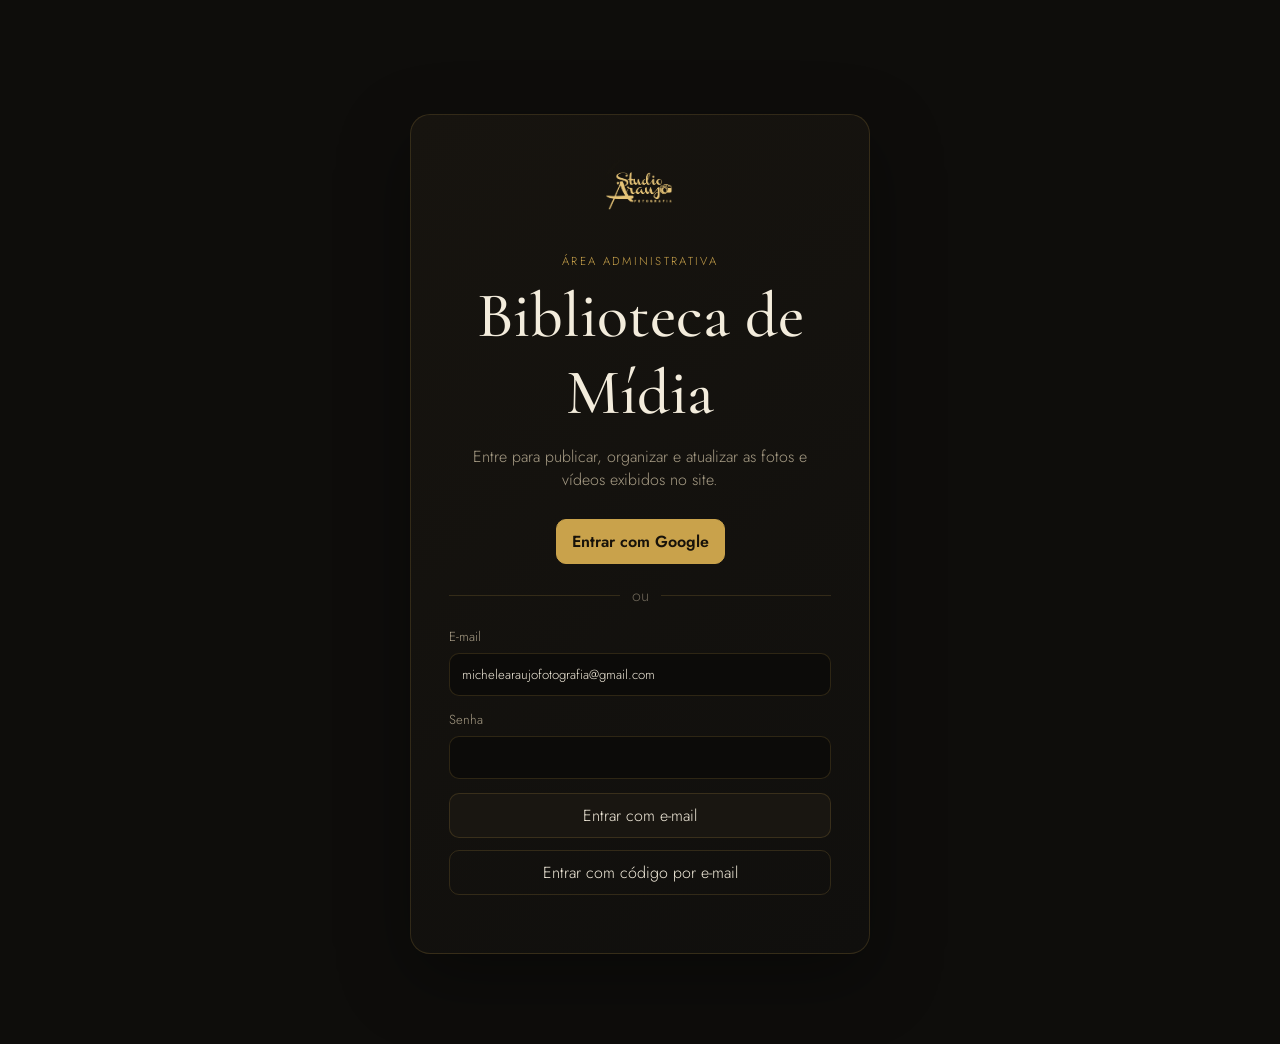
==== admin.html @ a54c5c96 "Consolidate site architecture and safeguards" ====
<!DOCTYPE html>
<html lang="pt-BR">
<head>
  <meta charset="UTF-8">
  <meta name="viewport" content="width=device-width, initial-scale=1.0">
  <meta name="robots" content="noindex,nofollow">
  <title>Biblioteca de Mídia | Studio Araújo</title>
  <link rel="preconnect" href="https://fonts.googleapis.com">
  <link rel="preconnect" href="https://fonts.gstatic.com" crossorigin>
  <link href="https://fonts.googleapis.com/css2?family=Cormorant+Garamond:wght@500;600&family=Jost:wght@300;400;500;600&display=swap" rel="stylesheet">
  <link rel="icon" type="image/svg+xml" href="favicon.svg">
  <link rel="stylesheet" href="admin.css">
</head>
<body>
  <main class="admin-shell">
    <section id="authView" class="auth-card">
      <img src="assets/logo-gold.png" alt="Studio Araújo Fotografia" class="auth-logo">
      <p class="eyebrow">Área administrativa</p>
      <h1>Biblioteca de Mídia</h1>
      <p class="auth-copy">Entre para publicar, organizar e atualizar as fotos e vídeos exibidos no site.</p>

      <button type="button" id="googleBtn" class="btn btn-primary">Entrar com Google</button>

      <div class="divider"><span>ou</span></div>
      <form id="loginForm" class="login-form">
        <label>E-mail
          <input id="loginEmail" type="email" autocomplete="email" value="michelearaujofotografia@gmail.com" required>
        </label>
        <label>Senha
          <input id="loginPassword" type="password" autocomplete="current-password" required>
        </label>
        <button class="btn" type="submit">Entrar com e-mail</button>
      </form>

      <div class="otp-login">
        <button type="button" id="otpStartBtn" class="btn btn-ghost otp-start">Entrar com código por e-mail</button>
        <form id="otpForm" class="otp-form" hidden>
          <p class="otp-copy">Enviaremos um código de acesso para o e-mail informado acima.</p>
          <label>Código de acesso
            <input id="otpCode" type="text" inputmode="numeric" autocomplete="one-time-code" maxlength="8" placeholder="Digite o código" required>
          </label>
          <button type="submit" id="otpConfirmBtn" class="btn">Confirmar código</button>
        </form>
      </div>
      <p id="authMsg" class="msg" role="status" aria-live="polite"></p>
    </section>

    <section id="panelView" class="panel" hidden>
      <section id="panelHome" class="media-summary media-summary-compact" aria-label="Resumo da biblioteca">
        <article><small>Total</small><span id="statTotal">—</span></article>
        <article><small>Publicadas</small><span id="statVisible">—</span></article>
        <article><small>Ocultas</small><span id="statHidden">—</span></article>
        <article><small>Capas</small><span id="statCovers">—</span></article>
      </section>
      <header class="panel-header">
        <div>
          <p class="eyebrow">Studio Araújo</p>
          <h1>Painel de mídia</h1>
          <p id="welcome" class="muted"></p>
        </div>
        <div class="header-actions">
          <a class="btn btn-ghost" href="/" target="_blank" rel="noopener">Ver site</a>
          <button type="button" id="logoutBtn" class="btn btn-ghost">Sair</button>
        </div>
      </header>


      <section class="admin-hub" aria-label="Áreas de gerenciamento">
        <button type="button" class="hub-card" data-overview-area="portfolio">
          <span class="hub-icon" aria-hidden="true">01</span>
          <strong>Portfólio</strong>
          <small>Fotos e vídeos que compõem o portfólio principal.</small>
          <span class="hub-link">Ver visão geral →</span>
        </button>
        <button type="button" class="hub-card" data-overview-area="recent">
          <span class="hub-icon" aria-hidden="true">02</span>
          <strong>Trabalhos recentes</strong>
          <small>Cadastre e organize os trabalhos exibidos na Home.</small>
          <span class="hub-link">Ver visão geral →</span>
        </button>
        <button type="button" class="hub-card" data-overview-area="servico">
          <span class="hub-icon" aria-hidden="true">03</span>
          <strong>Galerias de serviços</strong>
          <small>Mídias e capas abertas pelos cards de serviços.</small>
          <span class="hub-link">Ver visão geral →</span>
        </button>
        <button type="button" class="hub-card" data-overview-area="all">
          <span class="hub-icon" aria-hidden="true">04</span>
          <strong>Biblioteca</strong>
          <small>Encontre arquivos por área e por pasta.</small>
          <span class="hub-link">Ver visão geral →</span>
        </button>
        <button type="button" class="hub-card" id="openTestimonialsBtn">
          <span class="hub-icon" aria-hidden="true">05</span>
          <strong>Depoimentos</strong>
          <small>Revise, publique ou oculte depoimentos enviados pelo site.</small>
          <span class="hub-link">Gerenciar depoimentos →</span>
        </button>
      </section>

      <section id="testimonialsAdmin" class="testimonials-admin admin-section" hidden>
        <div class="section-heading">
          <div>
            <p class="eyebrow">Moderação</p>
            <h2>Depoimentos</h2>
            <p class="section-copy">Novos depoimentos ficam pendentes até serem aprovados.</p>
          </div>
          <div class="library-head-actions">
            <button type="button" id="refreshTestimonialsBtn" class="btn btn-ghost">Atualizar</button>
            <button type="button" id="closeTestimonialsBtn" class="btn btn-ghost">Fechar</button>
          </div>
        </div>
        <p id="testimonialAdminMsg" class="msg" role="status" aria-live="polite"></p>
        <div id="testimonialAdminGrid" class="testimonial-admin-grid"></div>
      </section>

      <section id="mediaOverview" class="media-overview" aria-live="polite">
        <div class="media-overview-head">
          <div>
            <p class="eyebrow">Visão geral</p>
            <h2 id="mediaOverviewTitle">Portfólio</h2>
            <p id="mediaOverviewCopy" class="section-copy">Uma visão rápida das mídias publicadas nesta área.</p>
          </div>
          <span id="mediaOverviewCount" class="overview-count">—</span>
        </div>
        <div id="mediaOverviewGrid" class="overview-grid"></div>
      </section>

      <section id="uploadSection" class="upload-card admin-section">
        <div class="section-heading upload-head">
          <div>
            <p class="eyebrow">Atualizar o site</p>
            <h2>Enviar fotos ou vídeos</h2>
            <p id="uploadContextHelp" class="section-copy">Escolha uma área abaixo. O painel mostra apenas as pastas compatíveis com esse destino.</p>
          </div>
          <div class="upload-head-actions">
            <span class="upload-note">Fotos até 25 MB · Vídeos até 100 MB</span>
            <button type="button" id="openLibraryBtn" class="btn btn-ghost btn-small">Abrir biblioteca</button>
          </div>
        </div>

        <div class="upload-area-tabs" role="tablist" aria-label="Destino da nova mídia">
          <button type="button" class="upload-area-tab active" data-upload-area="portfolio" role="tab" aria-selected="true">Portfólio</button>
          <button type="button" class="upload-area-tab" data-upload-area="recent" role="tab" aria-selected="false">Trabalhos recentes</button>
          <button type="button" class="upload-area-tab" data-upload-area="servico" role="tab" aria-selected="false">Galeria de serviços</button>
        </div>
        <div id="recentUploadNotice" class="recent-upload-notice recent-work-mount" hidden>
          <div id="recentAdminMount"></div>
        </div>

        <div id="standardUploadFields">
        <div class="upload-grid">
          <label>Pasta / categoria
            <select id="uploadCategory"></select>
          </label>
          <label>Descrição <span class="muted">(opcional)</span>
            <input id="uploadAlt" type="text" maxlength="180" placeholder="Ex.: Noivos durante a cerimônia">
          </label>
        </div>

        <label class="dropzone" id="dropzone">
          <input id="fileInput" type="file" accept="image/jpeg,image/png,image/webp,image/avif,video/mp4,video/webm" multiple hidden>
          <span class="drop-icon" aria-hidden="true">＋</span>
          <strong>Selecionar fotos ou vídeos</strong>
          <span>ou arraste os arquivos para esta área</span>
          <small>JPG, PNG, WebP, AVIF, MP4 ou WebM</small>
        </label>

        <div id="uploadQueue" class="upload-queue" aria-live="polite"></div>
        <div class="upload-footer">
          <p id="uploadSummary" class="muted upload-summary">Nenhum arquivo selecionado.</p>
          <button type="button" id="uploadBtn" class="btn btn-primary" disabled>Enviar selecionadas</button>
        </div>
        </div>
      </section>

      <section id="librarySection" class="library admin-section" hidden>
        <div class="section-heading library-head">
          <div>
            <p class="eyebrow">Biblioteca</p>
            <h2>Mídias do site</h2>
            <p class="section-copy">Encontre uma mídia, altere sua categoria, ordem, visibilidade ou capa e salve somente o que mudou.</p>
          </div>
          <div class="library-head-actions">
            <button type="button" id="refreshBtn" class="btn btn-ghost">Atualizar biblioteca</button>
            <button type="button" id="closeLibraryBtn" class="btn btn-ghost">Fechar biblioteca</button>
          </div>
        </div>

        <div class="library-folders" id="libraryFolders">
          <button type="button" class="folder-card active" data-folder-area="all">
            <span class="folder-mark">⌂</span><span><strong>Todas as mídias</strong><small id="folderCountAll">—</small></span>
          </button>
          <button type="button" class="folder-card" data-folder-area="portfolio">
            <span class="folder-mark">P</span><span><strong>Portfólio</strong><small id="folderCountPortfolio">—</small></span>
          </button>
          <button type="button" class="folder-card" data-folder-area="recent">
            <span class="folder-mark">R</span><span><strong>Trabalhos recentes</strong><small id="folderCountRecent">—</small></span>
          </button>
          <button type="button" class="folder-card" data-folder-area="servico">
            <span class="folder-mark">S</span><span><strong>Galerias de serviços</strong><small id="folderCountServico">—</small></span>
          </button>
        </div>
        <div id="categoryFolders" class="category-folders" aria-live="polite"></div>

        <div class="library-toolbar">
          <label class="search-field">
            <span>Buscar</span>
            <input id="filterSearch" type="search" placeholder="Descrição ou categoria…" autocomplete="off">
          </label>
          <label>
            <span>Categoria</span>
            <select id="filterCategory"><option value="">Todas</option></select>
          </label>
          <label>
            <span>Tipo</span>
            <select id="filterType">
              <option value="">Fotos e vídeos</option>
              <option value="image">Somente fotos</option>
              <option value="video">Somente vídeos</option>
            </select>
          </label>
          <label>
            <span>Status</span>
            <select id="filterVisibility">
              <option value="">Todos</option>
              <option value="visible">Publicadas</option>
              <option value="hidden">Ocultas</option>
              <option value="cover">Capas</option>
            </select>
          </label>
          <label>
            <span>Ordenar</span>
            <select id="filterSort">
              <option value="site">Ordem do site</option>
              <option value="newest">Mais recentes</option>
              <option value="oldest">Mais antigas</option>
              <option value="category">Categoria</option>
            </select>
          </label>
        </div>

        <div class="library-status-row">
          <p id="libraryCount" class="muted"></p>
          <p id="libraryMsg" class="msg" role="status" aria-live="polite"></p>
        </div>
        <div id="imageGrid" class="image-grid"></div>
      </section>
    </section>
  </main>
  <script type="module" src="admin.js?v=20260911-editor-v2"></script>
</body>
</html>
---- admin.css ----
:root{
  --bg:#0e0d0b;
  --panel:#17140f;
  --card:#12100d;
  --card-2:#0c0b09;
  --gold:#c9a24b;
  --gold2:#e6c878;
  --cream:#f3ecdc;
  --muted:#a89d86;
  --line:rgba(201,162,75,.18);
  --line-strong:rgba(201,162,75,.36);
  --danger:#e48a80;
  --success:#9bc79d;
  --radius:16px;
}

*{box-sizing:border-box}
html{scroll-behavior:smooth}
body{margin:0;background:var(--bg);color:var(--cream);font-family:Jost,sans-serif;font-weight:300;min-height:100vh}
button,input,select{font:inherit}
button{color:inherit}
.admin-shell{max-width:1280px;margin:0 auto;padding:42px 28px 90px}
.eyebrow{margin:0 0 8px;color:var(--gold);font-size:.72rem;letter-spacing:.2em;text-transform:uppercase}
.muted{color:var(--muted)}
h1,h2{font-family:'Cormorant Garamond',serif;font-weight:500;margin:0}
h1{font-size:clamp(2.25rem,5vw,4rem)}
h2{font-size:clamp(1.65rem,3vw,2.35rem)}

.auth-card{width:min(460px,100%);margin:8vh auto 0;padding:38px;border:1px solid var(--line);border-radius:20px;background:linear-gradient(145deg,#17140f,#100f0d);text-align:center;box-shadow:0 24px 70px rgba(0,0,0,.34)}
.auth-logo{width:76px;height:76px;object-fit:contain;margin:0 auto 18px}
.auth-copy{color:var(--muted);margin:14px auto 28px;max-width:360px}
.login-form{display:grid;gap:14px;text-align:left}
.login-form label,.upload-grid label{display:grid;gap:7px;color:var(--muted);font-size:.82rem}
.login-form input,.upload-grid input,.upload-grid select,.library-toolbar input,.library-toolbar select,.photo-body select,.photo-body input[type=number],.photo-body input[type=text]{width:100%;background:var(--card-2);border:1px solid var(--line);border-radius:10px;color:var(--cream);padding:11px 12px;outline:none;transition:border-color .2s ease,box-shadow .2s ease}
.login-form input:focus,.upload-grid input:focus,.upload-grid select:focus,.library-toolbar input:focus,.library-toolbar select:focus,.photo-body select:focus,.photo-body input:focus{border-color:var(--gold);box-shadow:0 0 0 3px rgba(201,162,75,.08)}

.btn{border:1px solid var(--line);border-radius:10px;background:#191611;color:var(--cream);padding:10px 15px;cursor:pointer;transition:border-color .2s ease,background .2s ease,transform .2s ease,opacity .2s ease}
.btn:hover{border-color:var(--gold);transform:translateY(-1px)}
.btn:disabled{opacity:.42;cursor:not-allowed;transform:none}
.btn-primary{background:var(--gold);border-color:var(--gold);color:#17120a;font-weight:600}
.btn-primary:hover{background:var(--gold2)}
.btn-ghost{background:transparent}
.btn-danger{color:#f0aca4;border-color:rgba(228,138,128,.35);background:rgba(228,138,128,.035)}
.divider{display:flex;align-items:center;gap:12px;color:#6f6759;margin:20px 0}
.divider:before,.divider:after{content:'';height:1px;background:var(--line);flex:1}
.msg{min-height:20px;margin:0;color:var(--muted);font-size:.84rem}
.msg.error{color:var(--danger)}
.msg.success{color:var(--success)}
.msg.warn{color:#d8b77b}

.otp-login{margin-top:12px;display:grid;gap:12px}
.otp-start{width:100%}
.otp-form{display:grid;gap:12px;padding:14px;border:1px solid rgba(201,162,75,.14);border-radius:12px;background:rgba(201,162,75,.025);text-align:left}
.otp-form[hidden]{display:none}
.otp-form label{display:grid;gap:7px;color:var(--muted);font-size:.82rem}
.otp-form input{width:100%;background:var(--card-2);border:1px solid var(--line);border-radius:10px;color:var(--cream);padding:11px 12px;outline:none}
.otp-form input:focus{border-color:var(--gold);box-shadow:0 0 0 3px rgba(201,162,75,.08)}
.otp-copy{margin:0;color:var(--muted);font-size:.8rem;line-height:1.5}

.panel-header{display:flex;justify-content:space-between;align-items:flex-end;gap:24px;padding-bottom:26px;border-bottom:1px solid var(--line)}
.header-actions{display:flex;gap:10px;flex-wrap:wrap}
.admin-nav{position:sticky;top:0;z-index:20;display:flex;gap:8px;flex-wrap:wrap;margin:18px 0 0;padding:10px;border:1px solid rgba(201,162,75,.12);border-radius:14px;background:rgba(14,13,11,.9);backdrop-filter:blur(12px)}
.admin-nav a{padding:8px 12px;border-radius:9px;color:var(--muted);font-size:.78rem;letter-spacing:.03em;transition:.2s}
.admin-nav a:hover{background:rgba(201,162,75,.08);color:var(--gold2)}

.media-summary{display:grid;grid-template-columns:repeat(4,1fr);gap:12px;margin-top:18px}
.media-summary article{padding:18px 20px;border:1px solid var(--line);border-radius:14px;background:linear-gradient(145deg,rgba(201,162,75,.045),rgba(255,255,255,.012));display:flex;align-items:baseline;gap:10px}
.media-summary span{font-family:'Cormorant Garamond',serif;font-size:2rem;color:var(--gold2);line-height:1}
.media-summary small{color:var(--muted);font-size:.76rem;letter-spacing:.04em}

.admin-section{scroll-margin-top:76px;margin-top:28px;border:1px solid var(--line);border-radius:var(--radius);background:var(--panel);padding:28px}
.section-heading{display:flex;justify-content:space-between;align-items:flex-end;gap:22px}
.section-copy{margin:7px 0 0;color:var(--muted);font-size:.86rem;max-width:690px}
.upload-note{color:var(--muted);font-size:.78rem;white-space:nowrap}
.upload-grid{display:grid;grid-template-columns:1fr 1fr;gap:14px;margin:24px 0 16px}

.dropzone{display:grid;place-items:center;min-height:170px;border:1px dashed rgba(201,162,75,.42);border-radius:14px;background:#11100d;cursor:pointer;text-align:center;padding:24px;transition:border-color .2s ease,background .2s ease,transform .2s ease}
.dropzone:hover,.dropzone.drag{border-color:var(--gold2);background:#18150f;transform:translateY(-1px)}
.dropzone .drop-icon{display:grid;place-items:center;width:40px;height:40px;margin-bottom:9px;border:1px solid rgba(201,162,75,.28);border-radius:50%;color:var(--gold2);font-size:1.4rem}
.dropzone strong{font-size:1rem}
.dropzone>span:not(.drop-icon){color:var(--muted);font-size:.84rem;margin-top:4px}
.dropzone small{color:#756d5d;font-size:.72rem;margin-top:10px}
.upload-queue{display:grid;gap:8px;margin:14px 0}
.queue-item{display:grid;grid-template-columns:minmax(0,1fr) auto auto;align-items:center;gap:12px;padding:10px 12px;background:#11100d;border:1px solid rgba(255,255,255,.05);border-radius:10px;font-size:.82rem}
.queue-item.invalid{border-color:rgba(228,138,128,.25);color:#e5a49c}
.queue-name{min-width:0;overflow:hidden;text-overflow:ellipsis;white-space:nowrap}
.queue-size{color:var(--muted);white-space:nowrap}
.queue-remove{border:0;background:none;color:var(--muted);cursor:pointer;padding:3px 5px;font-size:1rem}
.queue-remove:hover{color:var(--danger)}
.upload-footer{display:flex;justify-content:space-between;align-items:center;gap:18px;margin-top:14px}
.upload-summary{margin:0;font-size:.82rem}

.library-head{margin-bottom:20px}
.library-toolbar{display:grid;grid-template-columns:minmax(220px,1.45fr) repeat(4,minmax(130px,.72fr));gap:10px;padding:14px;border:1px solid rgba(201,162,75,.12);border-radius:14px;background:#11100d}
.library-toolbar label{display:grid;gap:6px}
.library-toolbar label>span{font-size:.69rem;text-transform:uppercase;letter-spacing:.11em;color:#817765}
.library-status-row{display:flex;justify-content:space-between;align-items:center;gap:14px;min-height:38px;padding:10px 2px 4px}
.library-status-row p{margin:0;font-size:.82rem}

.image-grid{display:grid;grid-template-columns:repeat(3,minmax(0,1fr));gap:16px}
.photo-card{position:relative;border:1px solid var(--line);border-radius:14px;background:#11100d;min-width:0;overflow:hidden;transition:border-color .2s ease,box-shadow .2s ease,transform .2s ease}
.photo-card:hover{border-color:rgba(201,162,75,.3);box-shadow:0 12px 32px rgba(0,0,0,.18)}
.photo-card.dirty{border-color:rgba(230,200,120,.56);box-shadow:0 0 0 1px rgba(230,200,120,.08)}
.photo-card figure{position:relative;margin:0;aspect-ratio:4/3;background:#080807;overflow:hidden}
.photo-card img,.photo-card video{width:100%;height:100%;object-fit:cover;display:block}
.photo-card video{background:#000}
.preview-link{position:absolute;right:10px;bottom:10px;padding:6px 9px;border:1px solid rgba(243,236,220,.18);border-radius:8px;background:rgba(9,8,7,.78);color:var(--cream);font-size:.68rem;backdrop-filter:blur(5px)}
.photo-badges{position:absolute;left:10px;top:10px;display:flex;gap:6px;flex-wrap:wrap;pointer-events:none}
.photo-badge{padding:5px 7px;border-radius:999px;background:rgba(9,8,7,.82);border:1px solid rgba(243,236,220,.12);font-size:.62rem;letter-spacing:.04em;color:var(--cream);backdrop-filter:blur(5px)}
.photo-badge.cover{color:var(--gold2);border-color:rgba(201,162,75,.38)}
.photo-badge.hidden{color:#d9a098;border-color:rgba(228,138,128,.28)}
.photo-body{padding:14px;display:grid;gap:11px}
.photo-meta{display:flex;justify-content:space-between;gap:8px;font-size:.72rem;color:var(--muted)}
.photo-meta span:first-child{color:var(--gold2)}
.field-label{display:grid;gap:5px;color:#817765;font-size:.67rem;text-transform:uppercase;letter-spacing:.08em}
.photo-row{display:grid;grid-template-columns:minmax(0,1fr) 105px;gap:8px}
.toggles{display:flex;gap:18px;flex-wrap:wrap;padding:2px 0;font-size:.8rem;color:var(--muted)}
.toggles label{display:flex;align-items:center;gap:7px;cursor:pointer}
.toggles input{accent-color:var(--gold)}
.card-state{min-height:17px;font-size:.7rem;color:var(--gold2)}
.card-actions{display:flex;gap:8px}
.card-actions .btn{flex:1;padding:8px 10px}
.empty{grid-column:1/-1;text-align:center;color:var(--muted);padding:52px 20px;border:1px dashed var(--line);border-radius:14px}

/* Integra a seção injetada de trabalhos recentes ao restante do painel. */
.recent-admin{scroll-margin-top:76px!important;background:var(--panel)!important;border-color:var(--line)!important}

@media(max-width:980px){
  .library-toolbar{grid-template-columns:repeat(2,minmax(0,1fr))}
  .library-toolbar .search-field{grid-column:1/-1}
  .image-grid{grid-template-columns:repeat(2,minmax(0,1fr))}
}

@media(max-width:820px){
  .admin-shell{padding:24px 16px 64px}
  .auth-card{padding:28px 20px;margin-top:4vh}
  .panel-header,.section-heading{align-items:flex-start;flex-direction:column}
  .upload-grid{grid-template-columns:1fr}
  .upload-note{white-space:normal}
  .media-summary{grid-template-columns:repeat(2,1fr)}
  .admin-nav{top:0;overflow-x:auto;flex-wrap:nowrap}
  .admin-nav a{white-space:nowrap}
}

@media(max-width:560px){
  .image-grid{grid-template-columns:1fr}
  .library-toolbar{grid-template-columns:1fr}
  .library-toolbar .search-field{grid-column:auto}
  .header-actions{width:100%}
  .header-actions .btn{flex:1;text-align:center}
  .media-summary{grid-template-columns:1fr 1fr}
  .media-summary article{padding:15px;display:grid;gap:4px}
  .media-summary span{font-size:1.7rem}
  .admin-section{padding:20px 16px}
  .photo-row{grid-template-columns:1fr 90px}
  .upload-footer,.library-status-row{align-items:stretch;flex-direction:column}
  .upload-footer .btn{width:100%}
  .queue-item{grid-template-columns:minmax(0,1fr) auto}
  .queue-remove{grid-column:2;grid-row:1/3}
}


/* ---------- PAINEL V2: áreas, upload contextual e biblioteca por pastas ---------- */
.admin-hub{display:grid;grid-template-columns:repeat(4,minmax(0,1fr));gap:12px;margin-top:18px}
.hub-card{appearance:none;text-align:left;display:grid;grid-template-rows:auto auto 1fr auto;gap:8px;min-height:170px;padding:20px;border:1px solid var(--line);border-radius:14px;background:linear-gradient(145deg,rgba(201,162,75,.045),rgba(255,255,255,.012));color:var(--cream);cursor:pointer;transition:border-color .2s ease,transform .2s ease,background .2s ease}
.hub-card:hover{transform:translateY(-2px);border-color:var(--line-strong);background:rgba(201,162,75,.055)}
.hub-icon{display:grid;place-items:center;width:30px;height:30px;border:1px solid rgba(201,162,75,.24);border-radius:50%;font-size:.66rem;color:var(--gold2)}
.hub-card strong{font-family:'Cormorant Garamond',serif;font-size:1.28rem;font-weight:500}
.hub-card small{color:var(--muted);line-height:1.5}
.hub-link{margin-top:6px;color:var(--gold2);font-size:.76rem}
.upload-area-tabs{display:flex;gap:8px;flex-wrap:wrap;margin:24px 0 6px;padding:7px;border:1px solid rgba(201,162,75,.12);border-radius:13px;background:#11100d}
.upload-area-tab{flex:1;min-width:160px;border:0;border-radius:9px;background:transparent;color:var(--muted);padding:11px 14px;cursor:pointer;transition:.2s}
.upload-area-tab:hover{color:var(--cream);background:rgba(201,162,75,.045)}
.upload-area-tab.active{background:rgba(201,162,75,.13);color:var(--gold2);box-shadow:inset 0 0 0 1px rgba(201,162,75,.2)}
.recent-upload-notice{display:flex;justify-content:space-between;align-items:center;gap:22px;margin-top:16px;padding:20px;border:1px solid rgba(201,162,75,.18);border-radius:14px;background:#11100d}
.recent-upload-notice[hidden],#standardUploadFields[hidden]{display:none!important}
.recent-upload-notice div{display:grid;gap:5px}.recent-upload-notice span{color:var(--muted);font-size:.82rem}
.library-folders{display:grid;grid-template-columns:repeat(3,minmax(0,1fr));gap:10px;margin-bottom:12px}
.folder-card{display:flex;align-items:center;gap:12px;padding:14px;text-align:left;border:1px solid rgba(201,162,75,.12);border-radius:12px;background:#11100d;color:var(--cream);cursor:pointer;transition:.2s}
.folder-card:hover,.folder-card.active{border-color:rgba(201,162,75,.35);background:rgba(201,162,75,.055)}
.folder-mark{display:grid;place-items:center;width:38px;height:38px;flex:0 0 auto;border-radius:10px;background:rgba(201,162,75,.08);color:var(--gold2);font-family:'Cormorant Garamond',serif;font-size:1.1rem}
.folder-card>span:last-child{display:grid;gap:2px}.folder-card strong{font-size:.86rem;font-weight:500}.folder-card small{color:var(--muted);font-size:.7rem}
.category-folders{display:grid;grid-template-columns:repeat(5,minmax(0,1fr));gap:10px;margin:0 0 16px}
.category-folder{display:grid;grid-template-columns:52px minmax(0,1fr);align-items:center;gap:10px;padding:8px;text-align:left;border:1px solid rgba(201,162,75,.1);border-radius:11px;background:#0f0e0c;color:var(--cream);cursor:pointer;min-width:0;transition:.2s}
.category-folder:hover,.category-folder.active{border-color:rgba(201,162,75,.32);background:rgba(201,162,75,.045)}
.category-folder img,.category-folder-placeholder{width:52px;height:44px;border-radius:8px;object-fit:cover;background:#17140f;display:grid;place-items:center;color:var(--gold2);font-family:'Cormorant Garamond',serif;font-size:1.2rem}
.category-folder>span:last-child{display:grid;min-width:0;gap:2px}.category-folder strong{font-size:.75rem;font-weight:500;white-space:nowrap;overflow:hidden;text-overflow:ellipsis}.category-folder small{font-size:.66rem;color:var(--muted)}
@media(max-width:1040px){.admin-hub{grid-template-columns:repeat(2,1fr)}.category-folders{grid-template-columns:repeat(3,minmax(0,1fr))}}
@media(max-width:720px){.library-folders{grid-template-columns:1fr}.category-folders{grid-template-columns:repeat(2,minmax(0,1fr))}.recent-upload-notice{align-items:flex-start;flex-direction:column}.recent-upload-notice .btn{width:100%}}
@media(max-width:560px){.admin-hub{grid-template-columns:1fr}.category-folders{grid-template-columns:1fr}.hub-card{min-height:145px}.upload-area-tab{min-width:100%}}


/* Biblioteca sob demanda: acessível somente pelo card 04. */
.library[hidden]{display:none!important}
.library-head-actions{display:flex;gap:8px;flex-wrap:wrap;justify-content:flex-end}
@media(max-width:820px){.library-head-actions{width:100%;justify-content:flex-start}}


/* Painel focado: métricas complementares, cards de visão geral e edição centralizada. */
.admin-nav{display:none!important}
.media-summary-compact{margin:0 0 14px;display:flex;justify-content:flex-end;gap:8px;flex-wrap:wrap}
.media-summary-compact article{min-width:92px;padding:7px 10px;border-color:rgba(201,162,75,.10);border-radius:10px;background:rgba(255,255,255,.012);display:flex;align-items:center;justify-content:space-between;gap:9px}
.media-summary-compact span{font-family:Jost,sans-serif;font-size:.92rem;font-weight:500;color:var(--cream)}
.media-summary-compact small{font-size:.62rem;letter-spacing:.06em;color:#756d5d;text-transform:uppercase}
.hub-card-static{cursor:default;pointer-events:none}
.hub-card-static:hover{transform:none;border-color:var(--line);background:linear-gradient(145deg,rgba(201,162,75,.045),rgba(255,255,255,.012))}
.hub-status{color:#756d5d}
.upload-head-actions{display:flex;align-items:center;gap:10px;flex-wrap:wrap;justify-content:flex-end}
.btn-small{padding:8px 11px;font-size:.76rem}
.recent-work-mount{display:block;padding:0!important;border:0!important;background:transparent!important}
.recent-work-mount[hidden]{display:none!important}
#recentAdmin.recent-admin{scroll-margin-top:24px!important;background:transparent!important;border:0!important}
@media(max-width:820px){.media-summary-compact{justify-content:flex-start}.upload-head-actions{justify-content:flex-start}.media-summary-compact article{min-width:calc(50% - 4px)}}


/* Visão geral independente dos cards 01–04. */
.hub-card.active{border-color:rgba(230,200,120,.48);background:rgba(201,162,75,.075)}
.media-overview{margin-top:16px;padding:18px 20px;border:1px solid rgba(201,162,75,.12);border-radius:14px;background:rgba(255,255,255,.012)}
.media-overview-head{display:flex;align-items:flex-end;justify-content:space-between;gap:20px;margin-bottom:14px}
.media-overview-head h2{font-size:1.35rem}
.overview-count{color:var(--muted);font-size:.76rem;white-space:nowrap}
.overview-grid{display:grid;grid-template-columns:repeat(6,minmax(0,1fr));gap:9px}
.overview-media{min-width:0}
.overview-media figure{position:relative;margin:0;aspect-ratio:4/3;border-radius:10px;overflow:hidden;background:#090806;border:1px solid rgba(201,162,75,.10)}
.overview-media img,.overview-media video{width:100%;height:100%;object-fit:cover;display:block}
.overview-media figure span{position:absolute;left:7px;bottom:7px;padding:3px 6px;border-radius:999px;background:rgba(8,7,6,.78);font-size:.58rem;color:#d9cfbc}
.overview-media small{display:block;margin-top:5px;color:#817765;font-size:.66rem;white-space:nowrap;overflow:hidden;text-overflow:ellipsis}
.overview-empty,.overview-more{display:grid;place-items:center;min-height:94px;border:1px dashed rgba(201,162,75,.12);border-radius:10px;color:#817765;font-size:.75rem;text-align:center;padding:12px}
.recent-limit-reached{opacity:.88}
@media(max-width:980px){.overview-grid{grid-template-columns:repeat(4,minmax(0,1fr))}}
@media(max-width:640px){.overview-grid{grid-template-columns:repeat(2,minmax(0,1fr))}.media-overview-head{align-items:flex-start;flex-direction:column}}


/* TESTIMONIAL MODERATION */
.testimonials-admin{margin-top:28px;padding:28px;border:1px solid rgba(201,162,75,.16);border-radius:18px;background:linear-gradient(180deg,rgba(255,255,255,.018),rgba(201,162,75,.018))}
.testimonial-admin-grid{display:grid;grid-template-columns:repeat(2,minmax(0,1fr));gap:14px;margin-top:20px}
.testimonial-admin-card{padding:18px;border:1px solid rgba(201,162,75,.14);border-radius:14px;background:rgba(255,255,255,.015)}
.testimonial-admin-card.is-pending{border-color:rgba(230,200,120,.34);background:rgba(201,162,75,.035)}
.testimonial-admin-head{display:grid;grid-template-columns:42px minmax(0,1fr) auto;gap:12px;align-items:center}
.testimonial-admin-avatar{width:42px;height:42px;display:grid;place-items:center;overflow:hidden;border-radius:50%;border:1px solid rgba(201,162,75,.25);color:var(--gold-light);font-family:'Cormorant Garamond',serif;font-size:1.1rem}
.testimonial-admin-avatar img{width:100%;height:100%;object-fit:cover}
.testimonial-admin-head strong{display:block;color:var(--cream);font-weight:500}.testimonial-admin-head small{display:block;color:var(--muted);font-size:.72rem}
.testimonial-admin-status{padding:5px 8px;border:1px solid rgba(201,162,75,.2);border-radius:999px;color:var(--gold-light);font-size:.62rem;letter-spacing:.08em;text-transform:uppercase}
.testimonial-admin-card>p{margin:16px 0;color:#bdb19c;font-size:.86rem;line-height:1.6}
.testimonial-admin-actions{display:flex;gap:8px;flex-wrap:wrap}.testimonial-admin-actions .btn{min-height:38px}
#openTestimonialsBtn.has-pending{border-color:rgba(230,200,120,.42)}
#openTestimonialsBtn.has-pending::after{content:attr(data-pending);position:absolute;top:12px;right:12px;min-width:22px;height:22px;padding:0 6px;display:grid;place-items:center;border-radius:999px;background:var(--gold);color:#111;font-size:.68rem;font-weight:600}
@media(max-width:760px){.testimonial-admin-grid{grid-template-columns:1fr}.testimonials-admin{padding:20px}.testimonial-admin-head{grid-template-columns:38px minmax(0,1fr);}.testimonial-admin-status{grid-column:2;width:max-content}.testimonial-admin-avatar{width:38px;height:38px}}
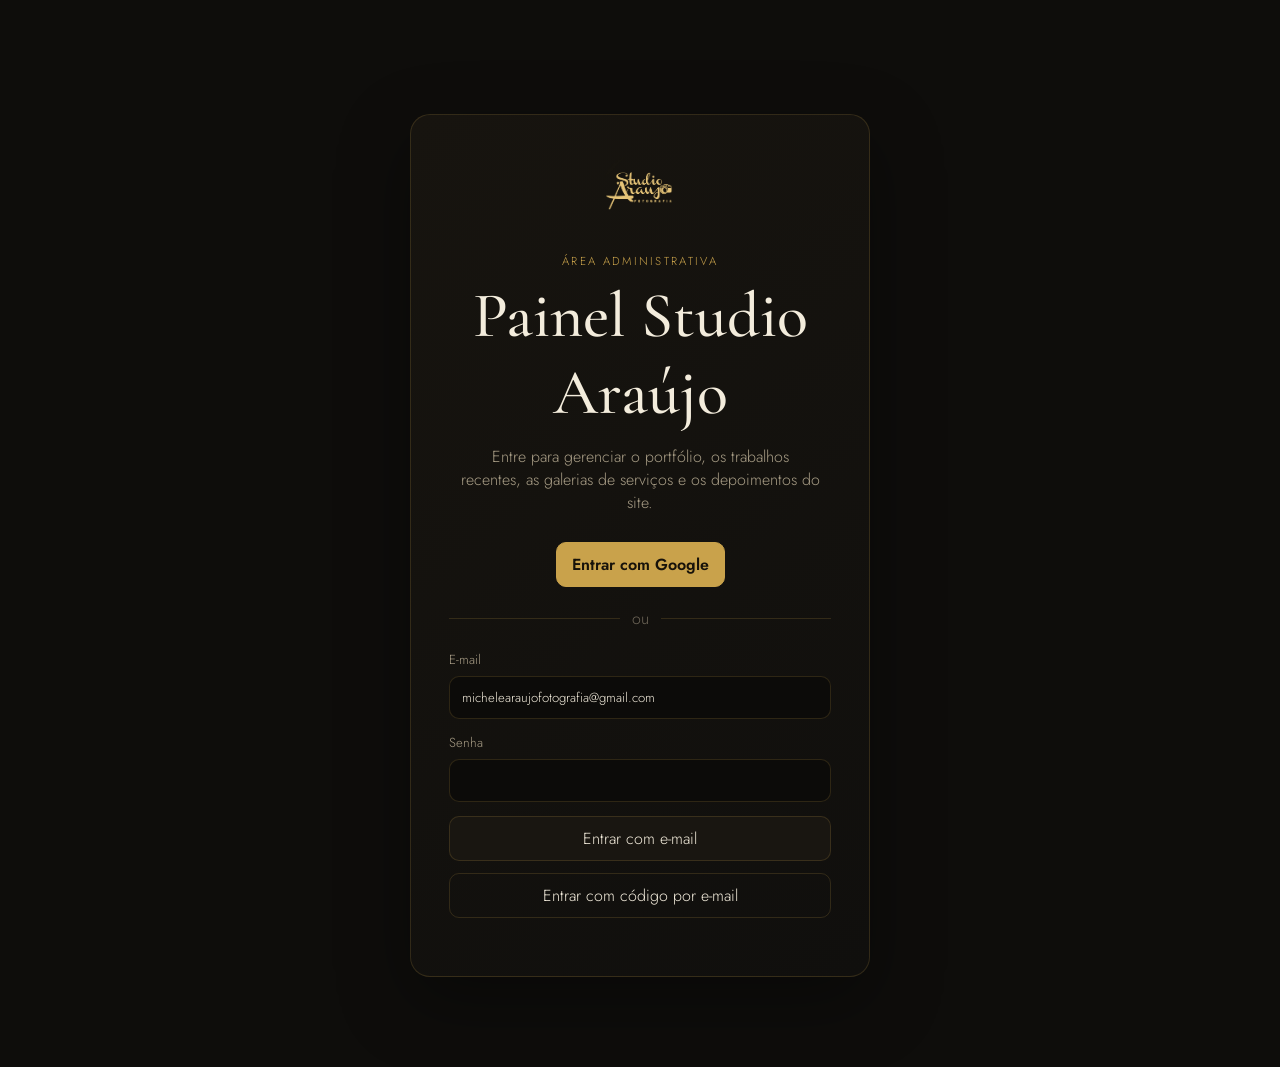
==== commit 9abf0de5: "Polish admin panel hierarchy and copy" ====
--- a/admin.html
+++ b/admin.html
@@ -4,20 +4,20 @@
   <meta charset="UTF-8">
   <meta name="viewport" content="width=device-width, initial-scale=1.0">
   <meta name="robots" content="noindex,nofollow">
-  <title>Biblioteca de Mídia | Studio Araújo</title>
+  <title>Painel Administrativo | Studio Araújo</title>
   <link rel="preconnect" href="https://fonts.googleapis.com">
   <link rel="preconnect" href="https://fonts.gstatic.com" crossorigin>
   <link href="https://fonts.googleapis.com/css2?family=Cormorant+Garamond:wght@500;600&family=Jost:wght@300;400;500;600&display=swap" rel="stylesheet">
   <link rel="icon" type="image/svg+xml" href="favicon.svg">
-  <link rel="stylesheet" href="admin.css">
+  <link rel="stylesheet" href="admin.css?v=20260914-panel-polish">
 </head>
 <body>
   <main class="admin-shell">
     <section id="authView" class="auth-card">
       <img src="assets/logo-gold.png" alt="Studio Araújo Fotografia" class="auth-logo">
       <p class="eyebrow">Área administrativa</p>
-      <h1>Biblioteca de Mídia</h1>
-      <p class="auth-copy">Entre para publicar, organizar e atualizar as fotos e vídeos exibidos no site.</p>
+      <h1>Painel Studio Araújo</h1>
+      <p class="auth-copy">Entre para gerenciar o portfólio, os trabalhos recentes, as galerias de serviços e os depoimentos do site.</p>
 
       <button type="button" id="googleBtn" class="btn btn-primary">Entrar com Google</button>
 
@@ -46,52 +46,47 @@
     </section>
 
     <section id="panelView" class="panel" hidden>
-      <section id="panelHome" class="media-summary media-summary-compact" aria-label="Resumo da biblioteca">
-        <article><small>Total</small><span id="statTotal">—</span></article>
+      <header class="panel-header">
+        <div>
+          <p class="eyebrow">Studio Araújo</p>
+          <h1>Painel administrativo</h1>
+          <p class="section-copy">Gerencie os principais conteúdos publicados no site em um só lugar.</p>
+          <p id="welcome" class="muted"></p>
+        </div>
+        <div class="header-actions">
+          <a class="btn btn-ghost" href="/" target="_blank" rel="noopener">Ver site</a>
+          <button type="button" id="logoutBtn" class="btn btn-ghost">Sair</button>
+        </div>
+      </header>
+
+      <section id="panelHome" class="media-summary media-summary-compact" aria-label="Resumo do conteúdo">
+        <article><small>Mídias</small><span id="statTotal">—</span></article>
         <article><small>Publicadas</small><span id="statVisible">—</span></article>
         <article><small>Ocultas</small><span id="statHidden">—</span></article>
         <article><small>Capas</small><span id="statCovers">—</span></article>
       </section>
-      <header class="panel-header">
-        <div>
-          <p class="eyebrow">Studio Araújo</p>
-          <h1>Painel de mídia</h1>
-          <p id="welcome" class="muted"></p>
-        </div>
-        <div class="header-actions">
-          <a class="btn btn-ghost" href="/" target="_blank" rel="noopener">Ver site</a>
-          <button type="button" id="logoutBtn" class="btn btn-ghost">Sair</button>
-        </div>
-      </header>
-
 
       <section class="admin-hub" aria-label="Áreas de gerenciamento">
-        <button type="button" class="hub-card" data-overview-area="portfolio">
+        <button type="button" class="hub-card" data-overview-area="portfolio" aria-controls="mediaOverview">
           <span class="hub-icon" aria-hidden="true">01</span>
           <strong>Portfólio</strong>
           <small>Fotos e vídeos que compõem o portfólio principal.</small>
           <span class="hub-link">Ver visão geral →</span>
         </button>
-        <button type="button" class="hub-card" data-overview-area="recent">
+        <button type="button" class="hub-card" data-overview-area="recent" aria-controls="mediaOverview">
           <span class="hub-icon" aria-hidden="true">02</span>
           <strong>Trabalhos recentes</strong>
           <small>Cadastre e organize os trabalhos exibidos na Home.</small>
           <span class="hub-link">Ver visão geral →</span>
         </button>
-        <button type="button" class="hub-card" data-overview-area="servico">
+        <button type="button" class="hub-card" data-overview-area="servico" aria-controls="mediaOverview">
           <span class="hub-icon" aria-hidden="true">03</span>
           <strong>Galerias de serviços</strong>
           <small>Mídias e capas abertas pelos cards de serviços.</small>
           <span class="hub-link">Ver visão geral →</span>
         </button>
-        <button type="button" class="hub-card" data-overview-area="all">
+        <button type="button" class="hub-card" id="openTestimonialsBtn" aria-controls="testimonialsAdmin">
           <span class="hub-icon" aria-hidden="true">04</span>
-          <strong>Biblioteca</strong>
-          <small>Encontre arquivos por área e por pasta.</small>
-          <span class="hub-link">Ver visão geral →</span>
-        </button>
-        <button type="button" class="hub-card" id="openTestimonialsBtn">
-          <span class="hub-icon" aria-hidden="true">05</span>
           <strong>Depoimentos</strong>
           <small>Revise, publique ou oculte depoimentos enviados pelo site.</small>
           <span class="hub-link">Gerenciar depoimentos →</span>
@@ -114,7 +109,7 @@
         <div id="testimonialAdminGrid" class="testimonial-admin-grid"></div>
       </section>
 
-      <section id="mediaOverview" class="media-overview" aria-live="polite">
+      <section id="mediaOverview" class="media-overview" aria-live="polite" hidden>
         <div class="media-overview-head">
           <div>
             <p class="eyebrow">Visão geral</p>
@@ -248,6 +243,18 @@
       </section>
     </section>
   </main>
+  <script>
+    document.querySelectorAll('[data-overview-area]').forEach(button => {
+      button.addEventListener('click', () => {
+        const overview = document.getElementById('mediaOverview');
+        if (overview) overview.hidden = false;
+      });
+    });
+    document.getElementById('openTestimonialsBtn')?.addEventListener('click', () => {
+      const overview = document.getElementById('mediaOverview');
+      if (overview) overview.hidden = true;
+    });
+  </script>
   <script type="module" src="admin.js?v=20260911-editor-v2"></script>
 </body>
 </html>
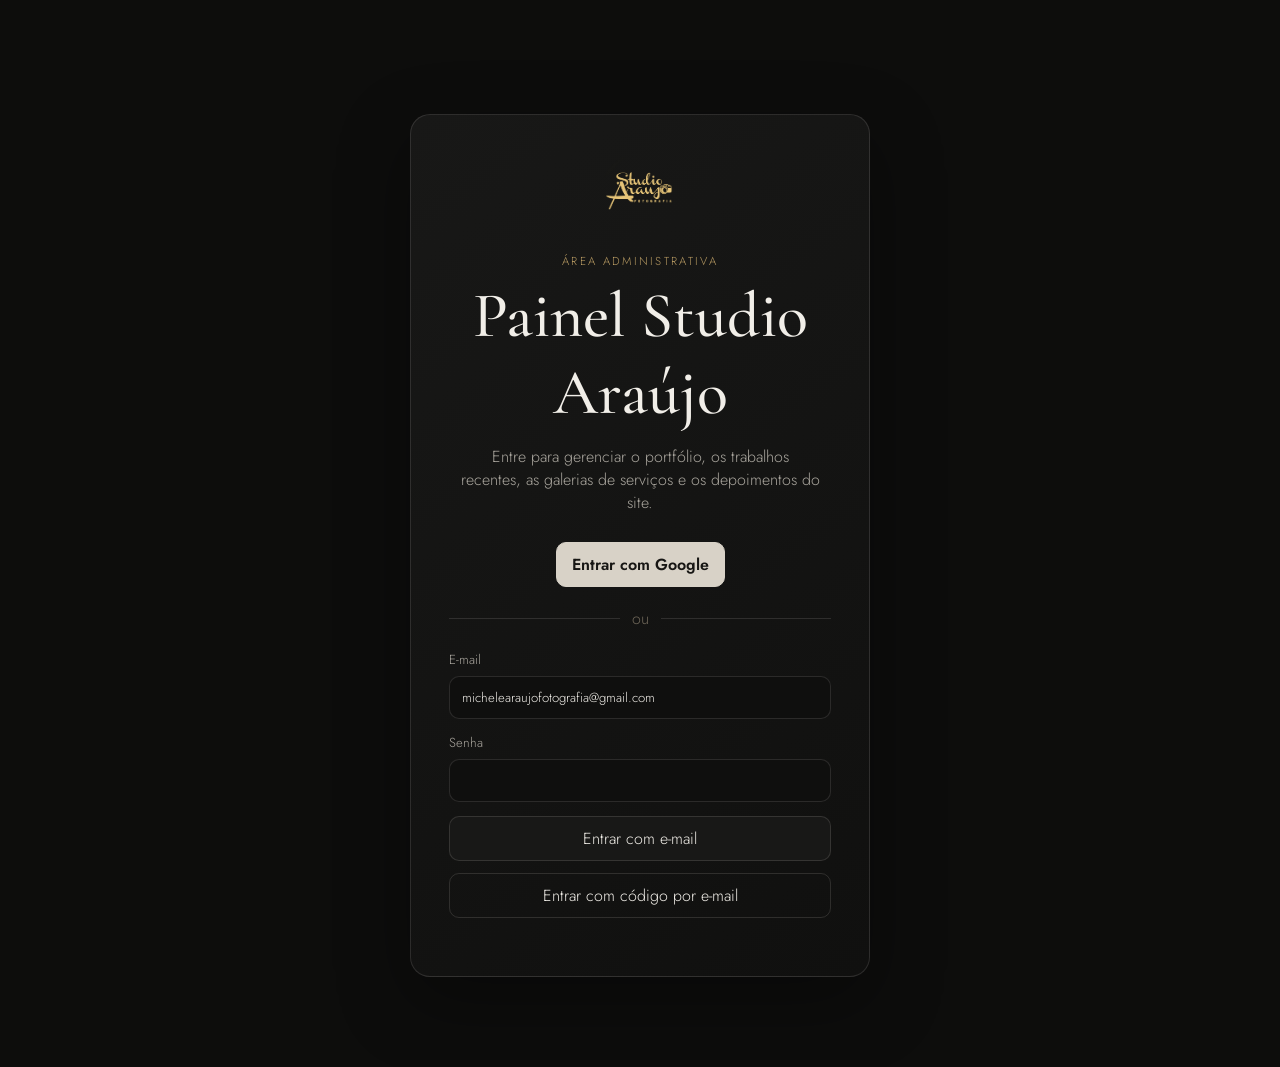
==== commit 59f4f376: "Apply neutral admin theme" ====
--- a/admin.html
+++ b/admin.html
@@ -10,6 +10,7 @@
   <link href="https://fonts.googleapis.com/css2?family=Cormorant+Garamond:wght@500;600&family=Jost:wght@300;400;500;600&display=swap" rel="stylesheet">
   <link rel="icon" type="image/svg+xml" href="favicon.svg">
   <link rel="stylesheet" href="admin.css?v=20260914-panel-polish">
+  <link rel="stylesheet" href="admin-theme.css?v=20260914-neutral">
 </head>
 <body>
   <main class="admin-shell">
--- a/admin-theme.css
+++ b/admin-theme.css
@@ -0,0 +1,132 @@
+:root{
+  --bg:#0d0d0c;
+  --panel:#171716;
+  --card:#131312;
+  --card-2:#0f0f0e;
+  --gold:#a69b87;
+  --gold2:#d8d2c7;
+  --cream:#f1eee8;
+  --muted:#aaa69e;
+  --line:rgba(241,238,232,.12);
+  --line-strong:rgba(241,238,232,.24);
+}
+
+body{background:#0d0d0c}
+.eyebrow{color:#b79a62}
+
+.auth-card{
+  background:linear-gradient(145deg,#181817,#10100f);
+  border-color:rgba(241,238,232,.12);
+}
+
+.btn{background:#181817;border-color:rgba(241,238,232,.13)}
+.btn:hover{border-color:rgba(241,238,232,.3)}
+.btn-primary{background:#d8d2c7;border-color:#d8d2c7;color:#171614}
+.btn-primary:hover{background:#eeeae2;border-color:#eeeae2}
+.btn-ghost{background:transparent}
+
+.panel-header{border-bottom-color:rgba(241,238,232,.12)}
+
+.media-summary article{
+  border-color:rgba(241,238,232,.11);
+  background:linear-gradient(145deg,rgba(255,255,255,.035),rgba(255,255,255,.012));
+}
+.media-summary span{color:#e3ded5}
+
+.admin-section{
+  background:#171716;
+  border-color:rgba(241,238,232,.11);
+}
+
+.admin-hub{gap:12px}
+.hub-card{
+  border-color:rgba(241,238,232,.11);
+  background:linear-gradient(145deg,rgba(255,255,255,.032),rgba(255,255,255,.01));
+}
+.hub-card:hover,.hub-card.active{
+  border-color:rgba(216,210,199,.3);
+  background:rgba(255,255,255,.04);
+}
+.hub-icon{
+  border-color:rgba(183,154,98,.28);
+  color:#c6b17f;
+  background:rgba(255,255,255,.018);
+}
+.hub-link{color:#c6b17f}
+
+.upload-area-tabs,
+.library-toolbar,
+.otp-form{
+  border-color:rgba(241,238,232,.1);
+  background:#111110;
+}
+.upload-area-tab{
+  border-color:rgba(241,238,232,.11);
+  background:transparent;
+  color:#aaa69e;
+}
+.upload-area-tab:hover{border-color:rgba(241,238,232,.25);color:#f1eee8}
+.upload-area-tab.active{
+  background:#d8d2c7;
+  border-color:#d8d2c7;
+  color:#171614;
+}
+
+.dropzone{
+  border-color:rgba(241,238,232,.22);
+  background:#111110;
+}
+.dropzone:hover,.dropzone.drag{
+  border-color:rgba(216,210,199,.5);
+  background:#171716;
+}
+.dropzone .drop-icon{
+  border-color:rgba(241,238,232,.18);
+  color:#d8d2c7;
+}
+
+.folder-card,
+.category-folder{
+  border-color:rgba(241,238,232,.1);
+  background:#111110;
+}
+.folder-card:hover,
+.category-folder:hover{
+  border-color:rgba(241,238,232,.23);
+}
+.folder-card.active,
+.category-folder.active{
+  border-color:rgba(216,210,199,.34);
+  background:rgba(255,255,255,.045);
+}
+.folder-mark{color:#c6b17f}
+
+.photo-card{border-color:rgba(241,238,232,.1);background:#111110}
+.photo-card:hover{border-color:rgba(241,238,232,.22)}
+.photo-card.dirty{border-color:rgba(216,210,199,.38)}
+.photo-meta span:first-child,
+.card-state{color:#d8d2c7}
+.photo-badge.cover{color:#d8d2c7;border-color:rgba(216,210,199,.25)}
+
+.media-overview{
+  border-color:rgba(241,238,232,.1);
+  background:#171716;
+}
+.overview-count{color:#d8d2c7;border-color:rgba(241,238,232,.12)}
+
+.testimonials-admin{border-color:rgba(241,238,232,.1)}
+.testimonial-admin-card{border-color:rgba(241,238,232,.1);background:#111110}
+
+.login-form input,.upload-grid input,.upload-grid select,
+.library-toolbar input,.library-toolbar select,
+.photo-body select,.photo-body input[type=number],.photo-body input[type=text],
+.otp-form input{
+  border-color:rgba(241,238,232,.12);
+  background:#0f0f0e;
+}
+.login-form input:focus,.upload-grid input:focus,.upload-grid select:focus,
+.library-toolbar input:focus,.library-toolbar select:focus,
+.photo-body select:focus,.photo-body input:focus,.otp-form input:focus{
+  border-color:rgba(216,210,199,.5);
+  box-shadow:0 0 0 3px rgba(216,210,199,.07);
+}
